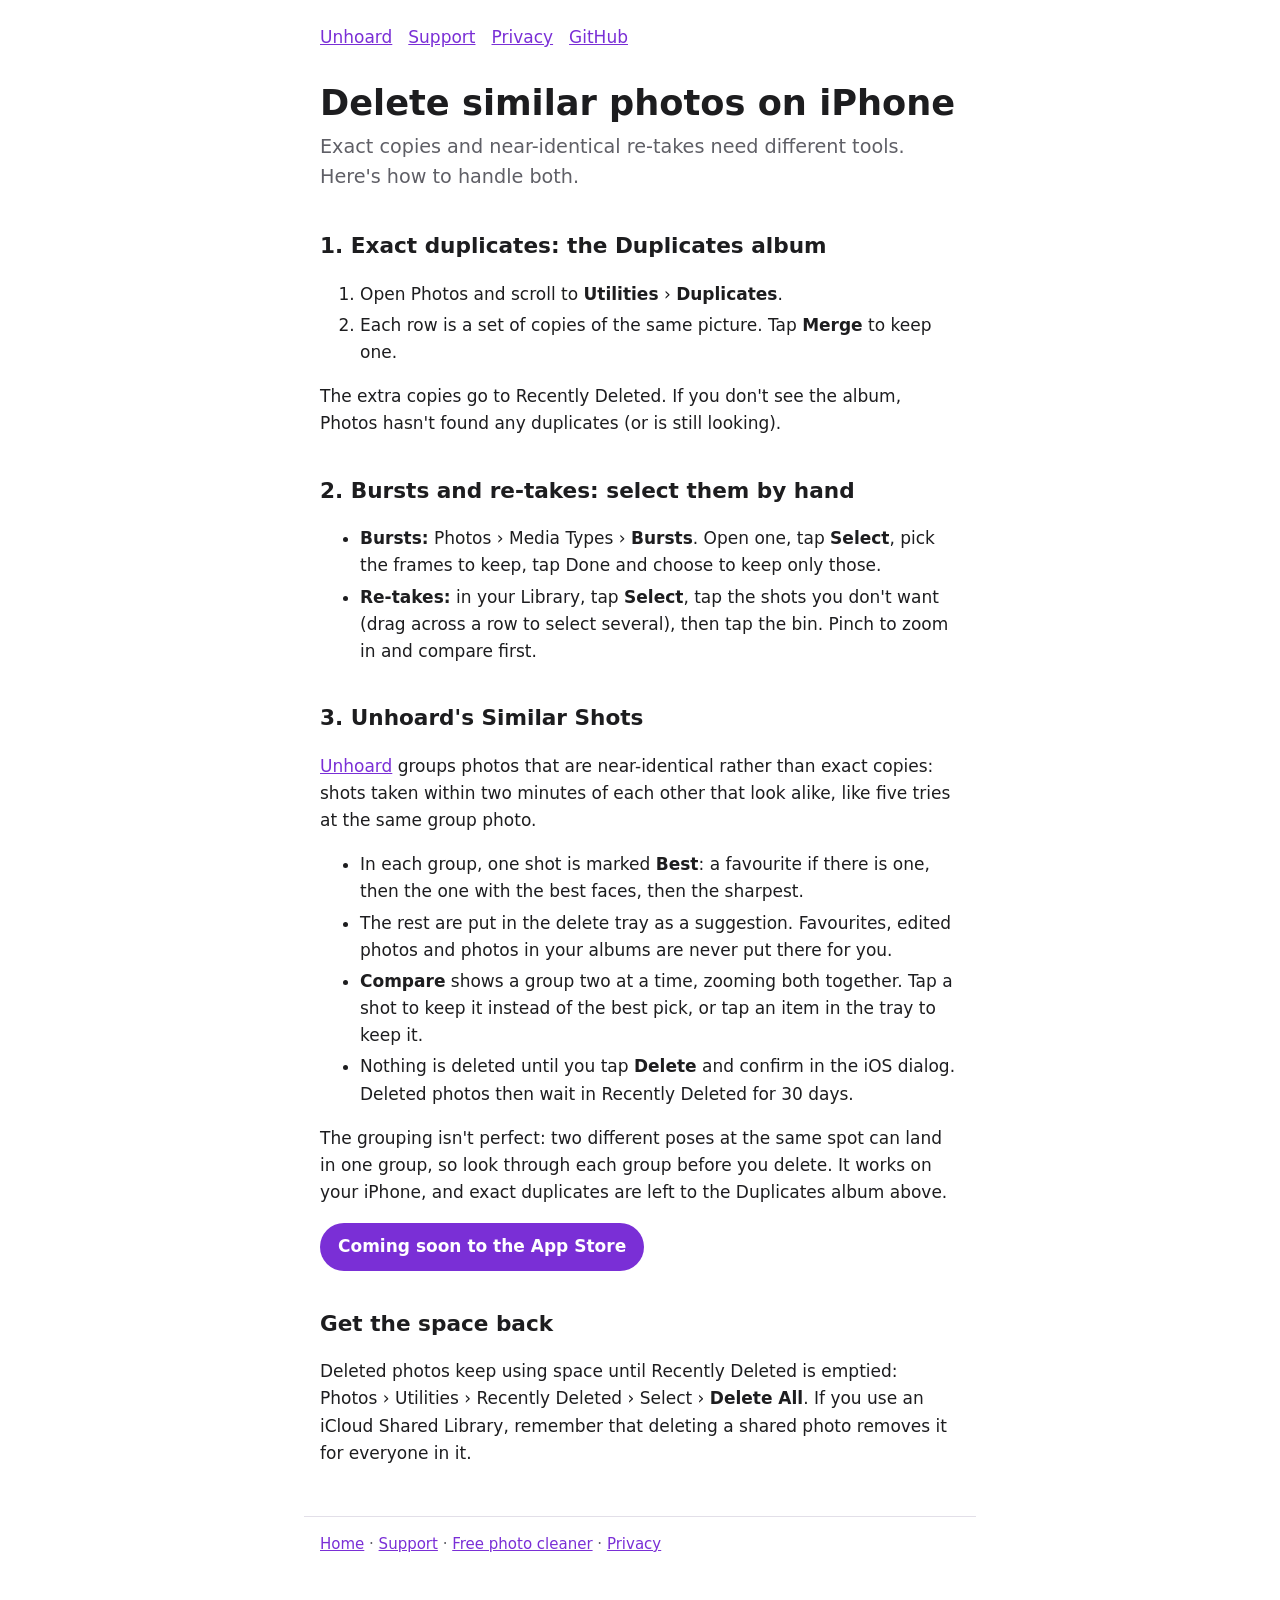
==== docs/delete-similar-photos.html @ 9562d510 "Screenshot count share line; screenshot-first store listing; two how-to pages; launch post drafts - " ====
<!doctype html>
<html lang="en">
<head>
<meta charset="utf-8">
<meta name="viewport" content="width=device-width, initial-scale=1">
<title>Delete Similar Photos on iPhone</title>
<meta name="description" content="How to delete duplicate and similar photos on iPhone: the built-in Duplicates album and manual selection in Photos, then Unhoard's Similar Shots.">
<link rel="stylesheet" href="style.css">
</head>
<body>
<header>
  <nav><a href="./">Unhoard</a><a href="support.html">Support</a><a href="privacy.html">Privacy</a><a href="https://github.com/kleash/unhoard">GitHub</a></nav>
</header>
<main>
  <h1>Delete similar photos on iPhone</h1>
  <p class="lead">Exact copies and near-identical re-takes need different tools. Here's how to handle both.</p>

  <h2>1. Exact duplicates: the Duplicates album</h2>
  <ol>
    <li>Open Photos and scroll to <strong>Utilities</strong> › <strong>Duplicates</strong>.</li>
    <li>Each row is a set of copies of the same picture. Tap <strong>Merge</strong> to keep one.</li>
  </ol>
  <p>The extra copies go to Recently Deleted. If you don't see the album, Photos hasn't found any duplicates (or is still looking).</p>

  <h2>2. Bursts and re-takes: select them by hand</h2>
  <ul>
    <li><strong>Bursts:</strong> Photos › Media Types › <strong>Bursts</strong>. Open one, tap <strong>Select</strong>, pick the frames to keep, tap Done and choose to keep only those.</li>
    <li><strong>Re-takes:</strong> in your Library, tap <strong>Select</strong>, tap the shots you don't want (drag across a row to select several), then tap the bin. Pinch to zoom in and compare first.</li>
  </ul>

  <h2>3. Unhoard's Similar Shots</h2>
  <p><a href="./">Unhoard</a> groups photos that are near-identical rather than exact copies: shots taken within two minutes of each other that look alike, like five tries at the same group photo.</p>
  <ul>
    <li>In each group, one shot is marked <strong>Best</strong>: a favourite if there is one, then the one with the best faces, then the sharpest.</li>
    <li>The rest are put in the delete tray as a suggestion. Favourites, edited photos and photos in your albums are never put there for you.</li>
    <li><strong>Compare</strong> shows a group two at a time, zooming both together. Tap a shot to keep it instead of the best pick, or tap an item in the tray to keep it.</li>
    <li>Nothing is deleted until you tap <strong>Delete</strong> and confirm in the iOS dialog. Deleted photos then wait in Recently Deleted for 30 days.</li>
  </ul>
  <p>The grouping isn't perfect: two different poses at the same spot can land in one group, so look through each group before you delete. It works on your iPhone, and exact duplicates are left to the Duplicates album above.</p>
  <!-- TODO: replace with the App Store link once the app is live. -->
  <p><span class="button">Coming soon to the App Store</span></p>

  <h2>Get the space back</h2>
  <p>Deleted photos keep using space until Recently Deleted is emptied: Photos › Utilities › Recently Deleted › Select › <strong>Delete All</strong>. If you use an iCloud Shared Library, remember that deleting a shared photo removes it for everyone in it.</p>
</main>
<footer>
  <p><a href="./">Home</a> · <a href="support.html">Support</a> · <a href="free-photo-cleaner.html">Free photo cleaner</a> · <a href="privacy.html">Privacy</a></p>
</footer>
</body>
</html>
---- docs/style.css ----
:root {
  color-scheme: light dark;
  --bg: #ffffff;
  --fg: #1d1d1f;
  --muted: #5f5f66;
  --accent: #7a2fd6;
  --card: #f4f2f8;
  --line: #e2dfe8;
}
@media (prefers-color-scheme: dark) {
  :root {
    --bg: #0d0b12;
    --fg: #f2f0f5;
    --muted: #a8a4b0;
    --accent: #c99bff;
    --card: #1b1823;
    --line: #2e2a38;
  }
}
* { box-sizing: border-box; }
body {
  margin: 0;
  background: var(--bg);
  color: var(--fg);
  font: 17px/1.6 -apple-system, BlinkMacSystemFont, "Segoe UI", system-ui, sans-serif;
  -webkit-text-size-adjust: 100%;
}
header, main, footer { max-width: 42rem; margin: 0 auto; padding: 0 16px; }
header { padding-top: 24px; }
nav a { margin-right: 16px; }
main { padding-bottom: 32px; }
footer { padding-bottom: 32px; border-top: 1px solid var(--line); color: var(--muted); font-size: 15px; }
h1 { font-size: 2.2rem; line-height: 1.15; margin: 32px 0 8px; }
h2 { font-size: 1.35rem; margin: 36px 0 8px; }
h3 { font-size: 1.05rem; margin: 24px 0 4px; }
a { color: var(--accent); }
.lead { font-size: 1.2rem; color: var(--muted); margin-top: 0; }
.card { background: var(--card); border-radius: 14px; padding: 4px 18px; margin: 20px 0; }
.button {
  display: inline-block; padding: 10px 18px; border-radius: 999px;
  background: var(--accent); color: var(--bg); text-decoration: none; font-weight: 600;
}
code, kbd { font: 0.9em ui-monospace, SFMono-Regular, Menlo, monospace; }
li { margin: 4px 0; }
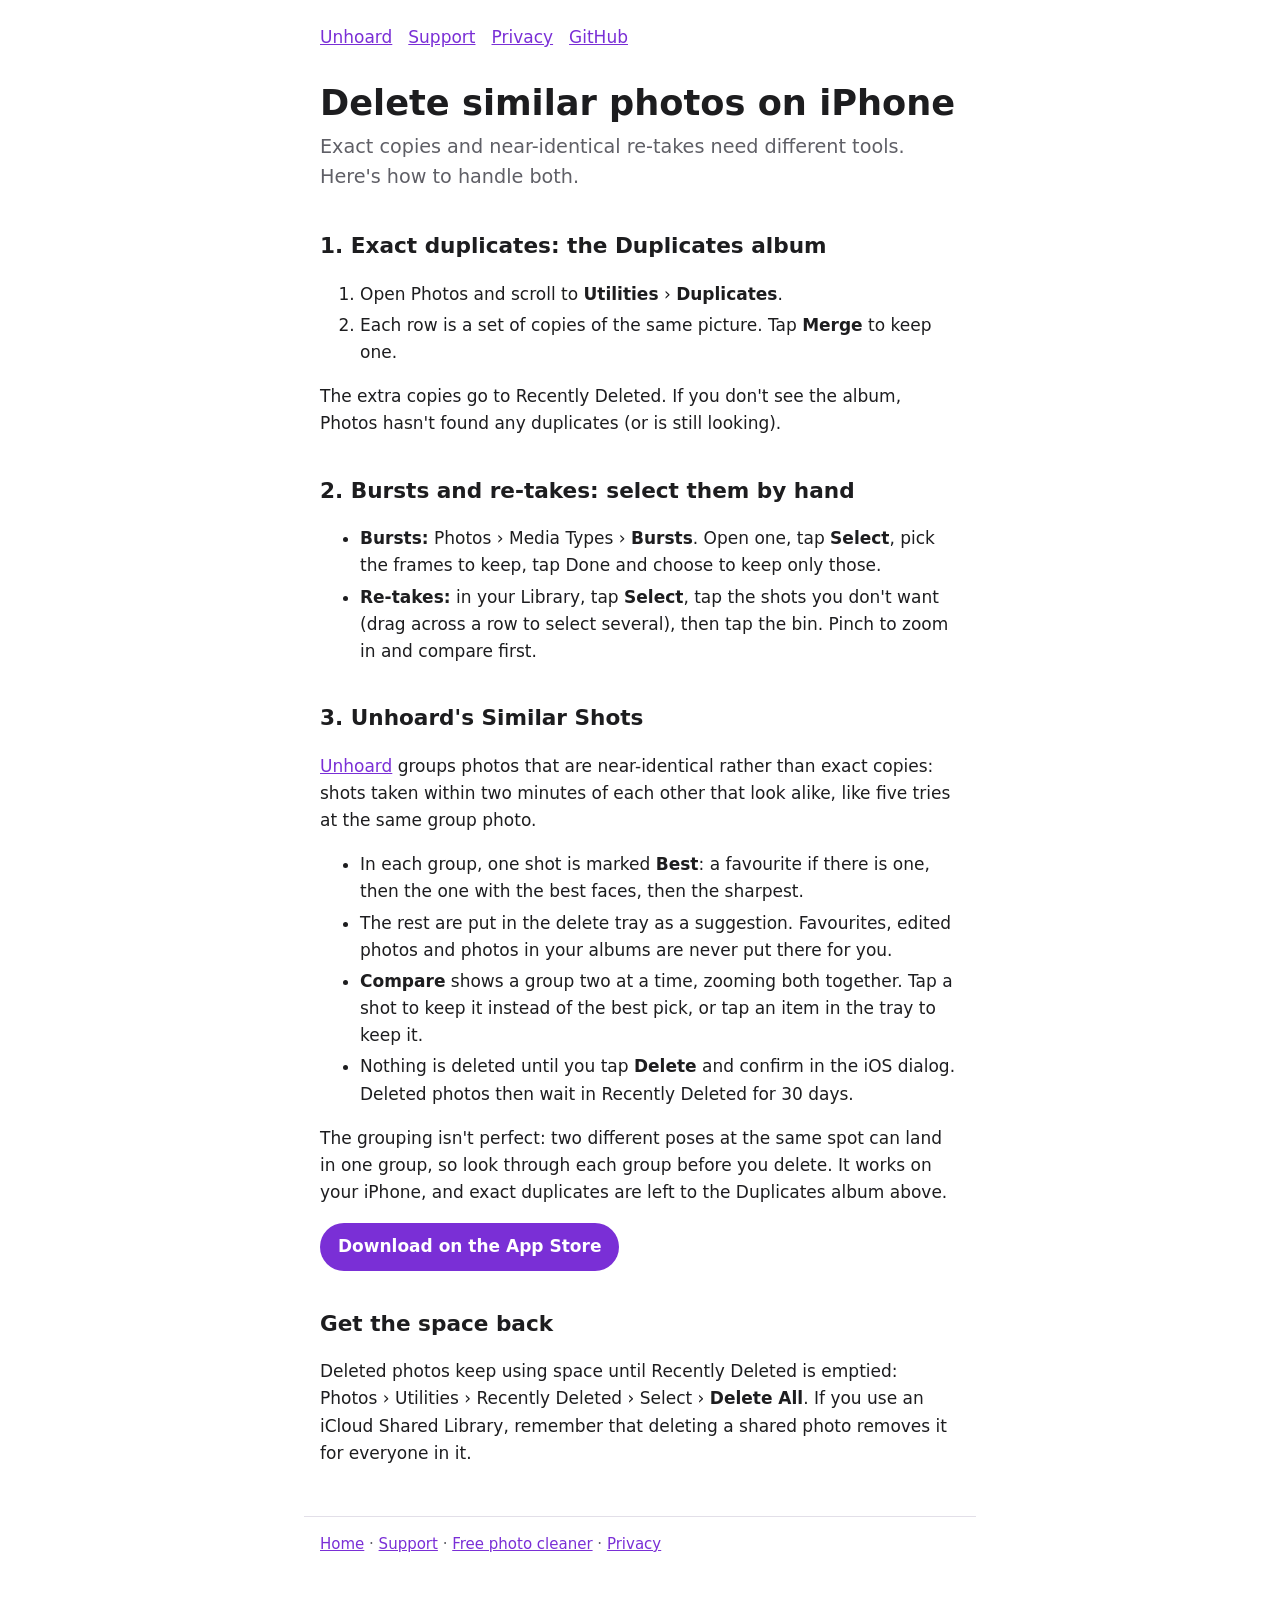
==== commit b5916fc2: "Link the live App Store page from README, site and outreach drafts" ====
--- a/docs/delete-similar-photos.html
+++ b/docs/delete-similar-photos.html
@@ -37,8 +37,7 @@
     <li>Nothing is deleted until you tap <strong>Delete</strong> and confirm in the iOS dialog. Deleted photos then wait in Recently Deleted for 30 days.</li>
   </ul>
   <p>The grouping isn't perfect: two different poses at the same spot can land in one group, so look through each group before you delete. It works on your iPhone, and exact duplicates are left to the Duplicates album above.</p>
-  <!-- TODO: replace with the App Store link once the app is live. -->
-  <p><span class="button">Coming soon to the App Store</span></p>
+  <p><a class="button" href="https://apps.apple.com/app/id6833769781">Download on the App Store</a></p>
 
   <h2>Get the space back</h2>
   <p>Deleted photos keep using space until Recently Deleted is emptied: Photos › Utilities › Recently Deleted › Select › <strong>Delete All</strong>. If you use an iCloud Shared Library, remember that deleting a shared photo removes it for everyone in it.</p>
